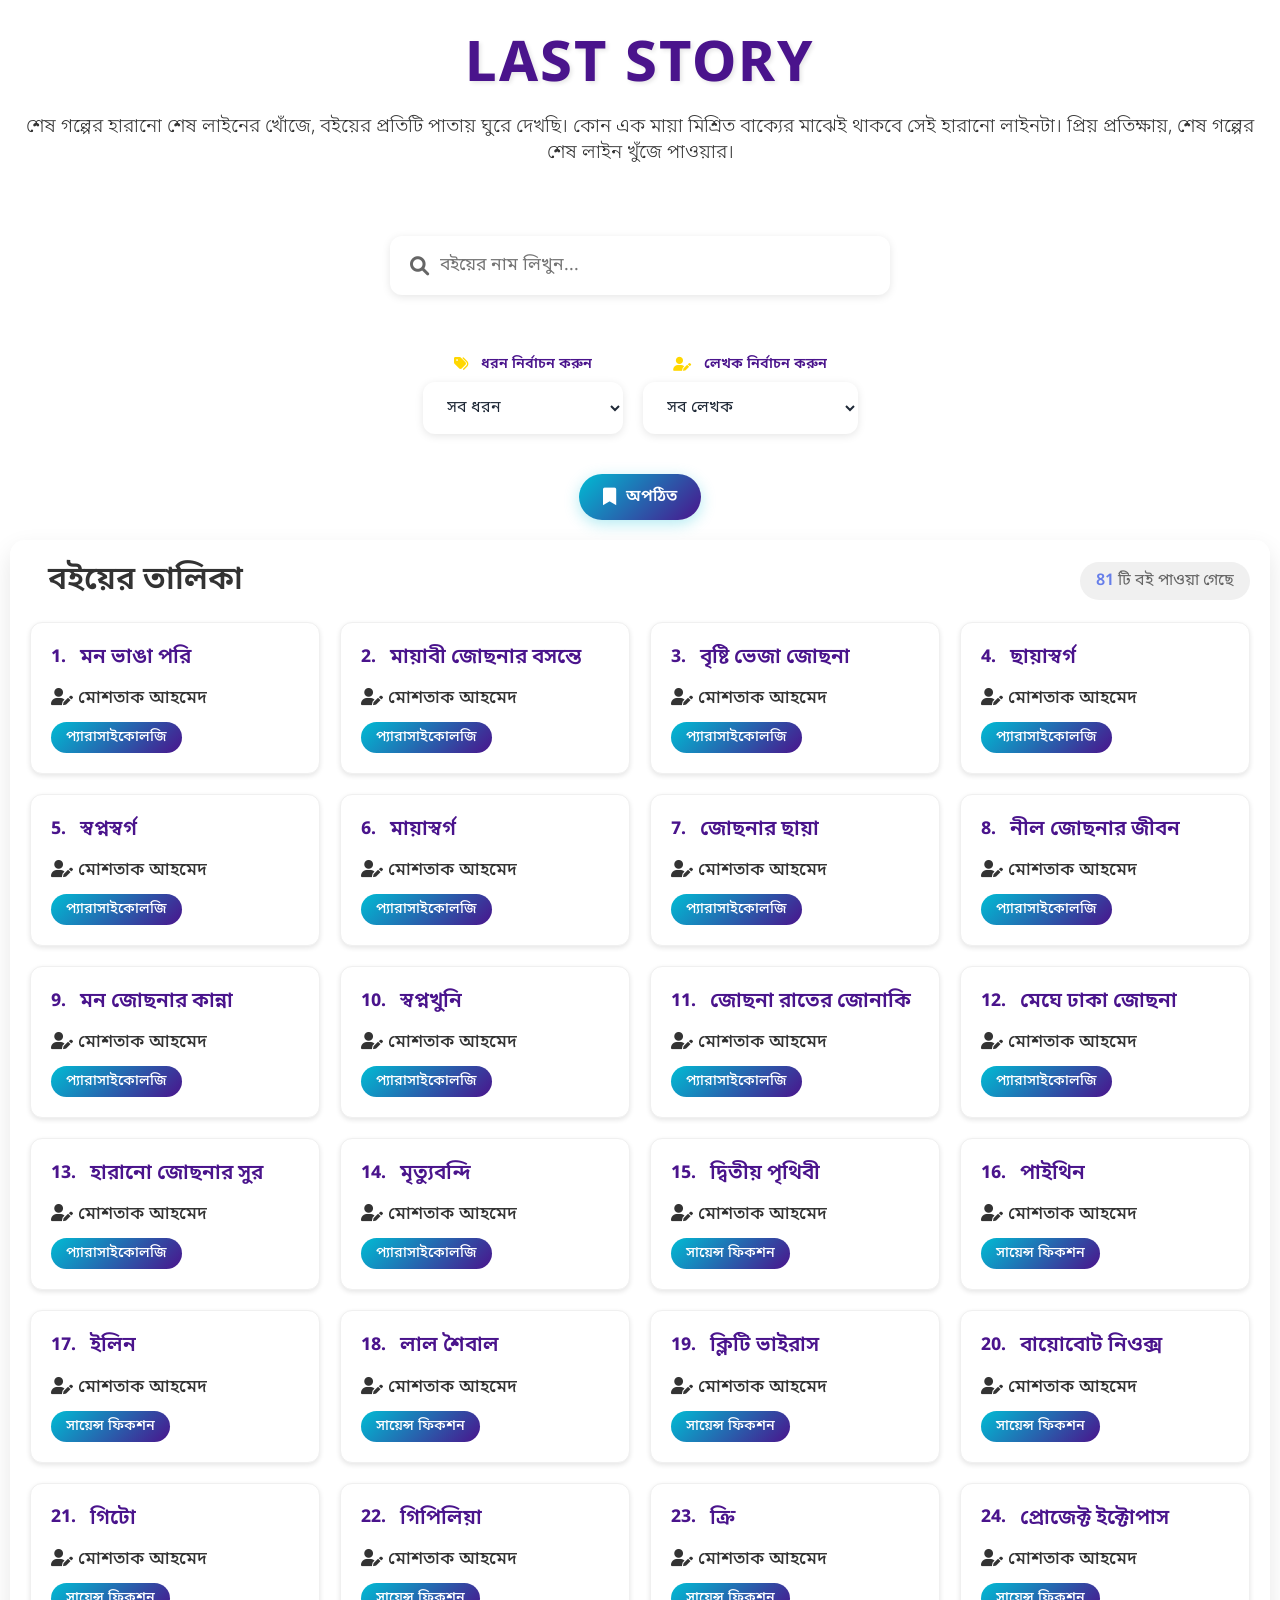
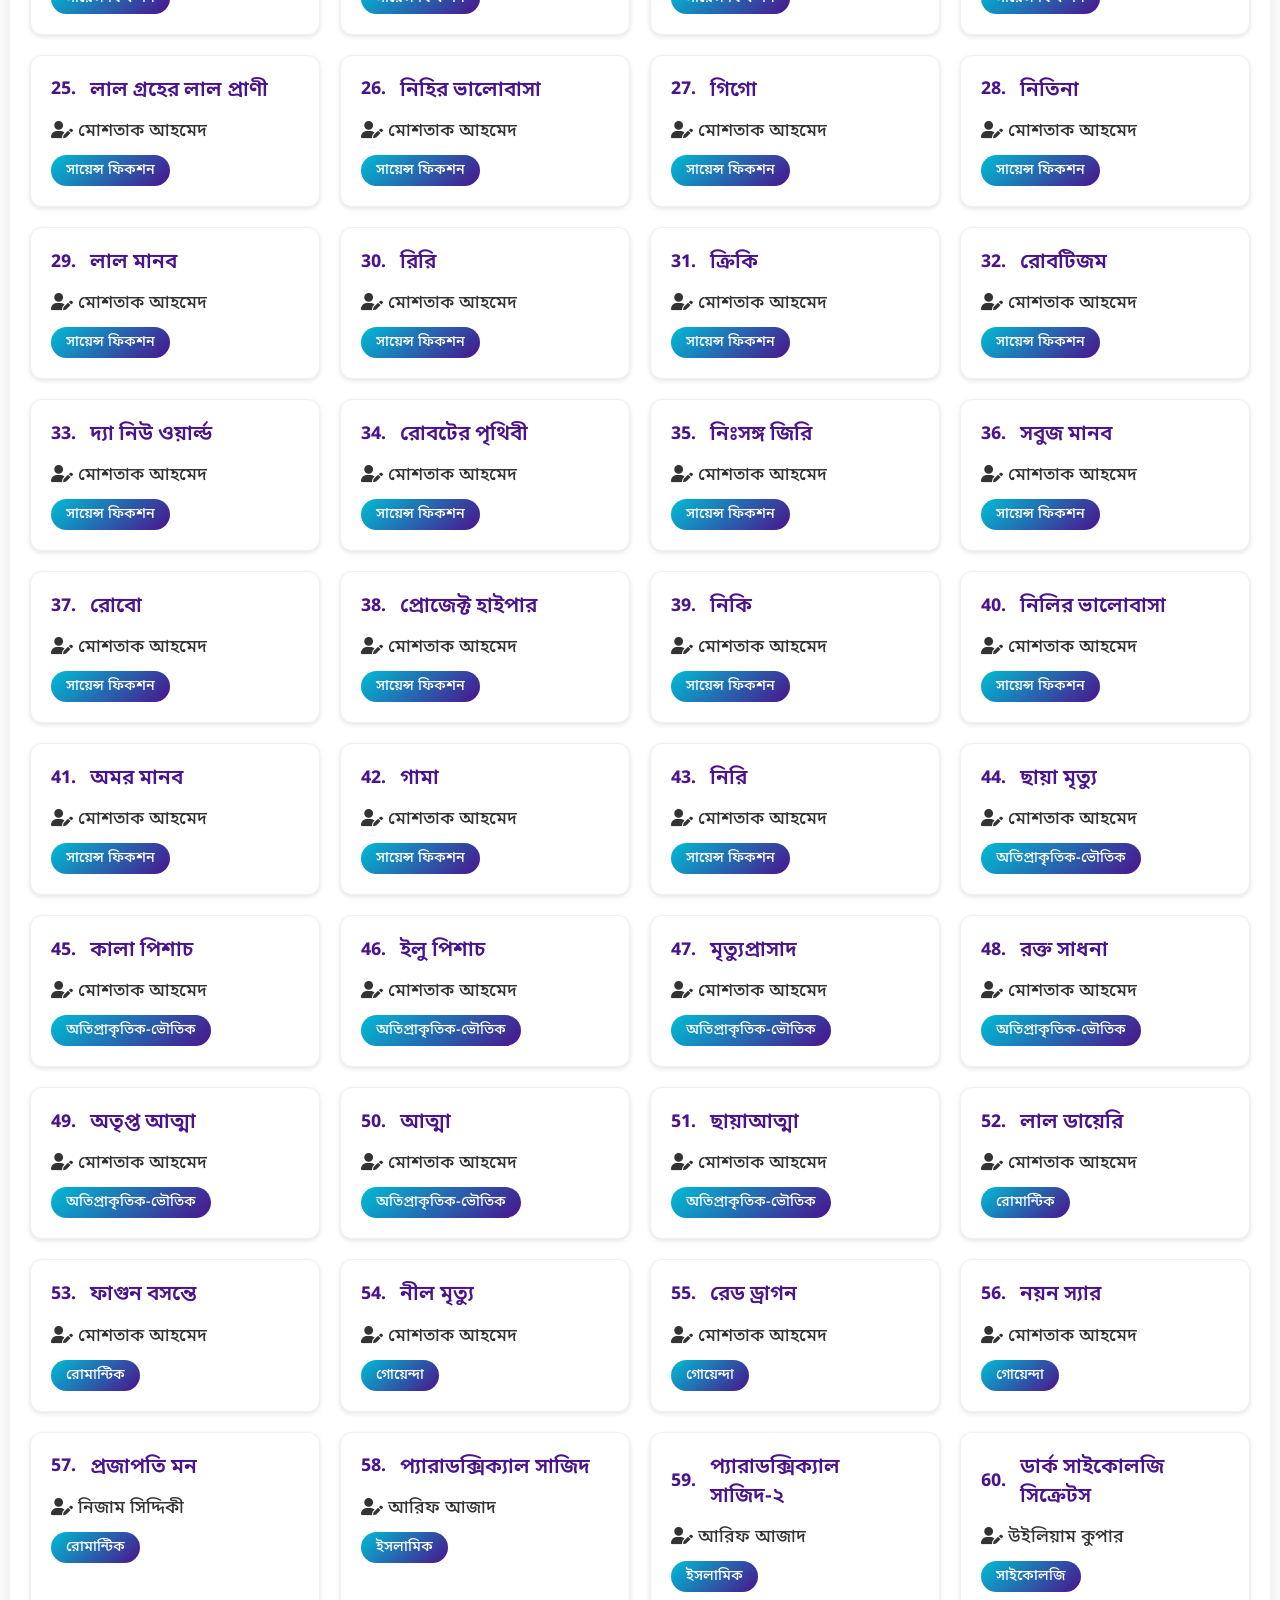
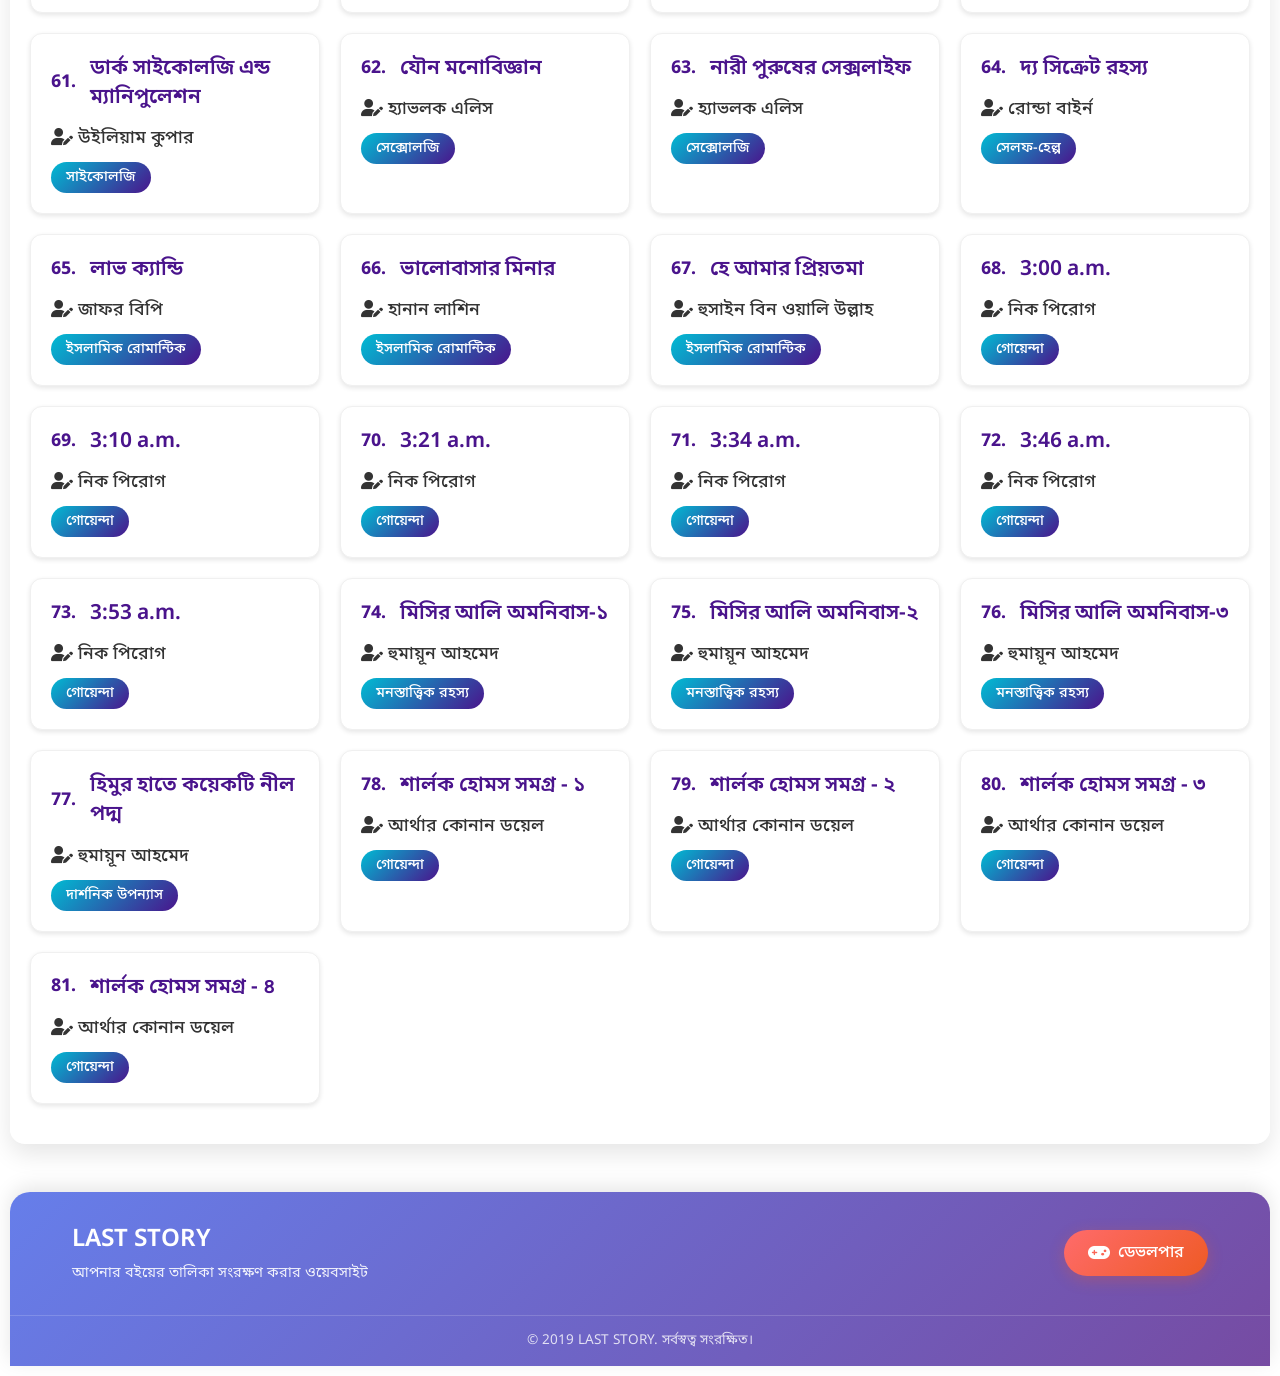
==== index.html @ a029955f "Add files via upload" ====
<!DOCTYPE html>
<html lang="bn" translate="no">
<head>
    <meta charset="UTF-8">
    <meta name="viewport" content="width=device-width, initial-scale=1.0">
    <meta name="google" content="notranslate">
    <meta name="google-site-verification" content="notranslate">
    <meta name="theme-color" content="#6b46c1">
    <meta name="apple-mobile-web-app-capable" content="yes">
    <meta name="apple-mobile-web-app-status-bar-style" content="default">
    <meta name="apple-mobile-web-app-title" content="LAST STORY">
    <link rel="manifest" href="manifest.json">
    <link rel="apple-touch-icon" href="icon-192.png">
    <title>LAST STORY</title>
    <link rel="stylesheet" href="style.css">
    <link href="https://fonts.googleapis.com/css2?family=Noto+Sans+Bengali:wght@300;400;500;600;700&display=swap" rel="stylesheet">
    <link rel="stylesheet" href="https://cdnjs.cloudflare.com/ajax/libs/font-awesome/6.0.0/css/all.min.css">
</head>
<body translate="no" class="notranslate">
    <div class="container notranslate">
        <!-- Header -->
        <header class="header">
            <h1 class="site-title">
                LAST STORY
            </h1>
            <p class="subtitle"> শেষ গল্পের হারানো শেষ লাইনের খোঁজে, বইয়ের প্রতিটি পাতায় ঘুরে দেখছি। কোন এক মায়া মিশ্রিত বাক্যের মাঝেই থাকবে সেই হারানো লাইনটা। প্রিয় প্রতিক্ষায়,  শেষ গল্পের শেষ লাইন খুঁজে পাওয়ার। </p>
        </header>

        <!-- Search Section -->
        <section class="search-section">
            <div class="search-container">
                <div class="search-box">
                    <i class="fas fa-search search-icon"></i>
                    <input type="text" id="searchInput" placeholder="বইয়ের নাম লিখুন..." class="search-input">
                </div>
            </div>
        </section>

        <!-- Filter Section -->
        <section class="filter-section">
            <div class="filter-container">
                <div class="filter-group">
                    <label for="genreFilter" class="filter-label">
                        <i class="fas fa-tags"></i>
                        ধরন নির্বাচন করুন
                    </label>
                    <select id="genreFilter" class="filter-select">
                        <option value="">সব ধরন</option>
                    </select>
                </div>

                <div class="filter-group">
                    <label for="authorFilter" class="filter-label">
                        <i class="fas fa-user-edit"></i>
                        লেখক নির্বাচন করুন
                    </label>
                    <select id="authorFilter" class="filter-select">
                        <option value="">সব লেখক</option>
                    </select>
                </div>
            </div>
            
            <!-- Unread Books Option -->
            <div class="unread-option">
                <a href="unread.html" class="unread-button">
                    <i class="fas fa-bookmark"></i>
                    অপঠিত
                </a>
            </div>
        </section>

        <!-- Book List Section -->
        <section class="book-section">
            <div class="book-header">
                <h2 class="section-title">
                    <i class="fas fa-books"></i>
                    বইয়ের তালিকা
                </h2>
                <div class="book-count">
                    <span id="bookCount">0</span> টি বই পাওয়া গেছে
                </div>
            </div>

            <div class="book-grid" id="bookGrid">
                <!-- Books will be dynamically loaded here -->
            </div>

            <div class="no-books" id="noBooks" style="display: none;">
                <i class="fas fa-search"></i>
                <p>কোন বই পাওয়া যায়নি</p>
            </div>
        </section>

        <!-- Footer -->
        <footer class="footer">
            <div class="footer-content">
                <div class="footer-section">
                    <h3>LAST STORY</h3>
                    <p>আপনার বইয়ের তালিকা সংরক্ষণ করার ওয়েবসাইট</p>
                </div>
                <div class="footer-section">
                    <a href="games/index.html" class="developer-btn">
                        <i class="fas fa-gamepad"></i>
                        ডেভলপার
                    </a>
                </div>
            </div>
            <div class="footer-bottom">
                <p>&copy; 2019 LAST STORY. সর্বস্বত্ব সংরক্ষিত।</p>
            </div>
        </footer>
    </div>

    <script src="book-list.js"></script>
    <script src="script.js"></script>
    <script>
    if ('serviceWorker' in navigator) {
        window.addEventListener('load', function() {
            navigator.serviceWorker.register('/service-worker.js')
                .catch(function(err){ console.error('SW reg failed', err); });
        });
    }
    </script>
</body>
</html>
---- style.css ----
* {
    margin: 0;
    padding: 0;
    box-sizing: border-box;
}

.notranslate {
    -webkit-translate: none !important;
    -moz-translate: none !important;
    -ms-translate: none !important;
    -o-translate: none !important;
    translate: none !important;
}

body {
    font-family: 'Noto Sans Bengali', sans-serif;
    background: rgba(255, 255, 255, 0.95);
    min-height: 100vh;
    color: #333;
}

.container {
    max-width: 100%;
    margin: 0 auto;
    padding: 10px;
}

/* Header Styles */
.header {
    text-align: center;
    margin-bottom: 30px;
    padding: 20px 0;
}

.site-title {
    font-size: 3.5rem;
    font-weight: 700;
    color: #4A148C;
    text-shadow: 2px 2px 4px rgba(0,0,0,0.1);
    margin-bottom: 10px;
    letter-spacing: 2px;
    text-align: center;
}

.back-link {
    color: #4A148C;
    text-decoration: none;
    margin-right: 15px;
    font-size: 1.5rem;
    transition: all 0.3s ease;
}

.back-link:hover {
    color: #00BCD4;
    transform: scale(1.1);
}



.subtitle {
    font-size: 1.2rem;
    color: #333333;
    font-weight: 300;
}

/* Search Section */
.search-section {
    margin-bottom: 20px;
    padding: 20px;
}

.search-container {
    display: flex;
    justify-content: center;
}

.search-box {
    position: relative;
    width: 100%;
    max-width: 500px;
}

.search-icon {
    position: absolute;
    left: 20px;
    top: 50%;
    transform: translateY(-50%);
    color: #666;
    font-size: 1.2rem;
}

.search-input {
    width: 100%;
    padding: 18px 20px 18px 50px;
    border: none;
    border-radius: 12px;
    font-size: 1.1rem;
    font-family: 'Noto Sans Bengali', sans-serif;
    background: #ffffff;
    color: #1f2937;
    box-shadow: 0 2px 8px rgba(0,0,0,0.1);
    transition: all 0.3s ease;
}

.search-input:focus {
    outline: none;
    box-shadow: 0 4px 12px rgba(0,0,0,0.15);
}

/* Filter Section */
.filter-section {
    margin-bottom: 20px;
}

.filter-container {
    display: flex;
    gap: 20px;
    justify-content: center;
    flex-wrap: wrap;
    padding: 20px;
}

.unread-option {
    display: flex;
    justify-content: center;
    margin-top: 20px;
}

.unread-button {
    display: inline-flex;
    align-items: center;
    gap: 10px;
    background: linear-gradient(135deg, #00BCD4, #4A148C);
    color: white;
    padding: 12px 24px;
    border-radius: 25px;
    text-decoration: none;
    font-weight: 600;
    font-size: 1rem;
    transition: all 0.3s ease;
    box-shadow: 0 4px 15px rgba(0, 188, 212, 0.3);
}

.unread-button:hover {
    transform: translateY(-2px);
    box-shadow: 0 6px 20px rgba(0, 188, 212, 0.4);
}

.unread-button i {
    font-size: 1.1rem;
}

.filter-group {
    display: flex;
    flex-direction: column;
    align-items: center;
}

.filter-label {
    font-size: 0.9rem;
    color: #4A148C;
    margin-bottom: 8px;
    font-weight: 600;
    text-align: center;
    display: flex;
    align-items: center;
    gap: 8px;
}

.filter-label i {
    margin-right: 5px;
    color: #ffd700;
}

.filter-select {
    padding: 14px 20px;
    border: none;
    border-radius: 12px;
    font-size: 1rem;
    font-family: 'Noto Sans Bengali', sans-serif;
    background: #ffffff;
    color: #1f2937;
    box-shadow: 0 2px 8px rgba(0,0,0,0.1);
    cursor: pointer;
    transition: all 0.3s ease;
    min-width: 200px;
    position: relative;
}

.filter-select:focus {
    outline: none;
    box-shadow: 0 4px 12px rgba(0,0,0,0.15);
}

.filter-select:hover {
    box-shadow: 0 4px 12px rgba(0,0,0,0.15);
}

/* Book Section */
.book-section {
    background: rgba(255,255,255,0.9);
    border-radius: 15px;
    padding: 20px;
    box-shadow: 0 10px 25px rgba(0,0,0,0.1);
}

.book-header {
    display: flex;
    justify-content: space-between;
    align-items: center;
    margin-bottom: 20px;
    flex-wrap: wrap;
    gap: 15px;
}

.section-title {
    font-size: 2rem;
    color: #333;
    font-weight: 600;
}

.section-title i {
    margin-right: 10px;
    color: #667eea;
}

.book-count {
    font-size: 1rem;
    color: #666;
    background: #f0f0f0;
    padding: 8px 16px;
    border-radius: 20px;
}

.book-count span {
    font-weight: 600;
    color: #667eea;
}

/* Book Grid */
.book-grid {
    display: grid;
    grid-template-columns: repeat(auto-fill, minmax(280px, 1fr));
    gap: 20px;
    margin-bottom: 20px;
}

.book-card {
    background: #FFFFFF;
    border-radius: 12px;
    padding: 20px;
    box-shadow: 0px 2px 5px rgba(0,0,0,0.1);
    transition: all 0.3s ease;
    border: 1px solid #f0f0f0;
    position: relative;
}

.book-card:hover {
    transform: translateY(-2px);
    box-shadow: 0px 4px 10px rgba(0,0,0,0.15);
}



.book-title-container {
    display: flex;
    align-items: center;
    margin-bottom: 15px;
    gap: 10px;
}

.book-title {
    font-size: 1.3rem;
    font-weight: 600;
    color: #4A148C;
    margin: 0;
    line-height: 1.4;
}

.book-serial {
    display: inline-block;
    color: #4A148C;
    font-size: 1.1rem;
    font-weight: 700;
    margin-right: 4px;
    font-family: 'Noto Sans Bengali', sans-serif;
    line-height: 1;
    flex-shrink: 0;
}



.book-author {
    font-size: 1.1rem;
    color: #333333;
    margin-bottom: 12px;
    font-weight: 500;
}

.book-genre {
    display: inline-block;
    background: linear-gradient(135deg, #00BCD4, #4A148C);
    color: #fff;
    padding: 6px 15px;
    border-radius: 20px;
    font-size: 0.9rem;
    font-weight: 500;
}

.unread-status {
    display: inline-block;
    background: linear-gradient(135deg, #FF9800, #FF5722);
    color: white;
    padding: 4px 12px;
    border-radius: 15px;
    font-size: 0.8rem;
    font-weight: 500;
    margin-top: 10px;
    box-shadow: 0 2px 8px rgba(255, 152, 0, 0.3);
}

.unread-status i {
    margin-right: 5px;
    color: #FFD700;
}

/* No Books Message */
.no-books {
    text-align: center;
    padding: 60px 20px;
    color: #666;
}

.no-books i {
    font-size: 4rem;
    color: #ccc;
    margin-bottom: 20px;
}

.no-books p {
    font-size: 1.2rem;
}

/* Responsive Design */
@media (max-width: 1024px) {
    .book-grid {
        grid-template-columns: repeat(auto-fill, minmax(250px, 1fr));
        gap: 18px;
    }
    
    .book-card {
        padding: 18px;
    }
    
    .filter-container {
        gap: 20px;
    }
    
    .filter-select {
        min-width: 180px;
    }
    
    .book-serial {
        font-size: 1rem;
        margin-right: 4px;
    }
    
    .book-title-container {
        gap: 8px;
    }
}

@media (max-width: 768px) {
    .container {
        padding: 10px;
    }
    
    .site-title {
        font-size: 2.5rem;
        text-align: center;
    }
    
    .filter-container {
        flex-direction: row;
        align-items: center;
        gap: 15px;
    }
    
    .filter-select {
        min-width: 150px;
    }
    
    .unread-button {
        padding: 10px 20px;
        font-size: 0.9rem;
    }
    
    .book-header {
        flex-direction: column;
        text-align: center;
    }
    
    .book-grid {
        grid-template-columns: repeat(2, 1fr);
        gap: 15px;
    }
    
    .book-card {
        padding: 15px;
    }
    
    .book-serial {
        font-size: 1rem;
        margin-right: 3px;
    }
    
    .book-genre {
        font-size: 0.85rem;
        padding: 5px 12px;
        border-radius: 6px;
    }
    
    .book-title-container {
        gap: 8px;
    }
}

@media (max-width: 480px) {
    .site-title {
        font-size: 2rem;
        text-align: center;
    }
    
    .search-input {
        padding: 15px 20px 15px 45px;
        font-size: 1rem;
    }
    
    .book-section {
        padding: 15px;
    }
    
    .filter-container {
        flex-direction: row;
        gap: 10px;
    }
    
    .filter-select {
        min-width: 120px;
        font-size: 0.9rem;
    }
    
    .unread-button {
        padding: 8px 16px;
        font-size: 0.85rem;
    }
    
    .book-grid {
        grid-template-columns: repeat(2, 1fr);
        gap: 12px;
    }
    
    .book-card {
        padding: 12px;
    }
    
    .book-title {
        margin-top: 8px;
        font-size: 1.1rem;
    }
    
    .book-author {
        font-size: 1rem;
    }
    
    .book-serial {
        font-size: 0.9rem;
        margin-right: 2px;
    }
    
    .book-genre {
        font-size: 0.8rem;
        padding: 4px 10px;
        border-radius: 5px;
    }
    
    .book-title-container {
        gap: 6px;
    }
}

/* Footer Styles */
.footer {
    background: linear-gradient(135deg, #667eea 0%, #764ba2 100%);
    color: white;
    padding: 2rem 0 1rem;
    margin-top: 3rem;
    border-radius: 20px 20px 0 0;
    box-shadow: 0 -5px 20px rgba(0, 0, 0, 0.1);
}

.footer-content {
    display: flex;
    justify-content: space-between;
    align-items: center;
    max-width: 1200px;
    margin: 0 auto;
    padding: 0 2rem;
    flex-wrap: wrap;
    gap: 2rem;
}

.footer-section h3 {
    font-size: 1.5rem;
    margin-bottom: 0.5rem;
    font-weight: 600;
}

.footer-section p {
    opacity: 0.9;
    font-size: 0.9rem;
}

.developer-btn {
    display: inline-flex;
    align-items: center;
    gap: 0.5rem;
    background: linear-gradient(135deg, #ff6b6b, #ee5a24);
    color: white;
    padding: 0.75rem 1.5rem;
    border-radius: 25px;
    text-decoration: none;
    font-weight: 500;
    transition: all 0.3s ease;
    box-shadow: 0 4px 15px rgba(238, 90, 36, 0.3);
}

.developer-btn:hover {
    transform: translateY(-2px);
    box-shadow: 0 6px 20px rgba(238, 90, 36, 0.4);
}

.developer-btn i {
    font-size: 1.1rem;
}

.footer-bottom {
    text-align: center;
    margin-top: 2rem;
    padding-top: 1rem;
    border-top: 1px solid rgba(255, 255, 255, 0.2);
    opacity: 0.8;
    font-size: 0.85rem;
}

/* Footer Responsive */
@media (max-width: 768px) {
    .footer-content {
        flex-direction: column;
        text-align: center;
        gap: 1.5rem;
    }
    
    .footer {
        padding: 1.5rem 0 1rem;
        margin-top: 2rem;
    }
}

@media (max-width: 480px) {
    .footer-content {
        padding: 0 1rem;
    }
    
    .developer-btn {
        padding: 0.6rem 1.2rem;
        font-size: 0.9rem;
    }
}
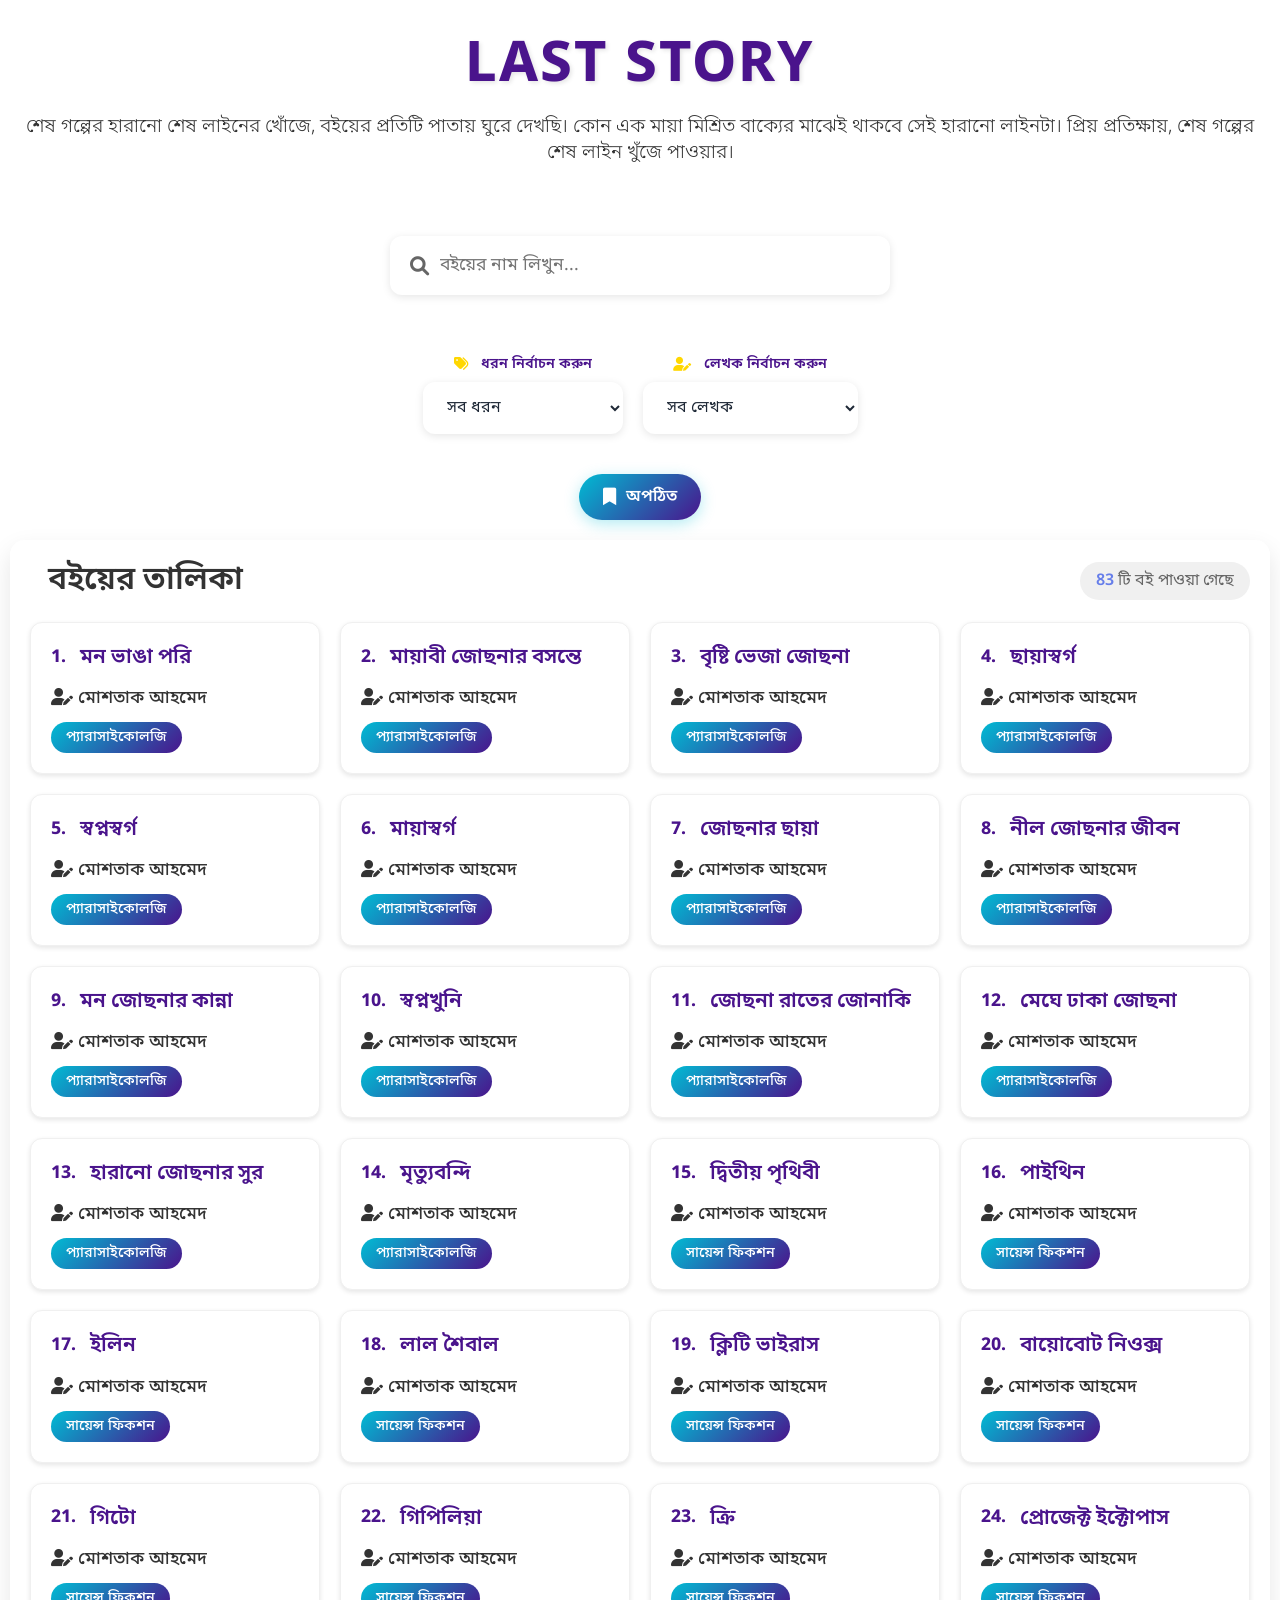
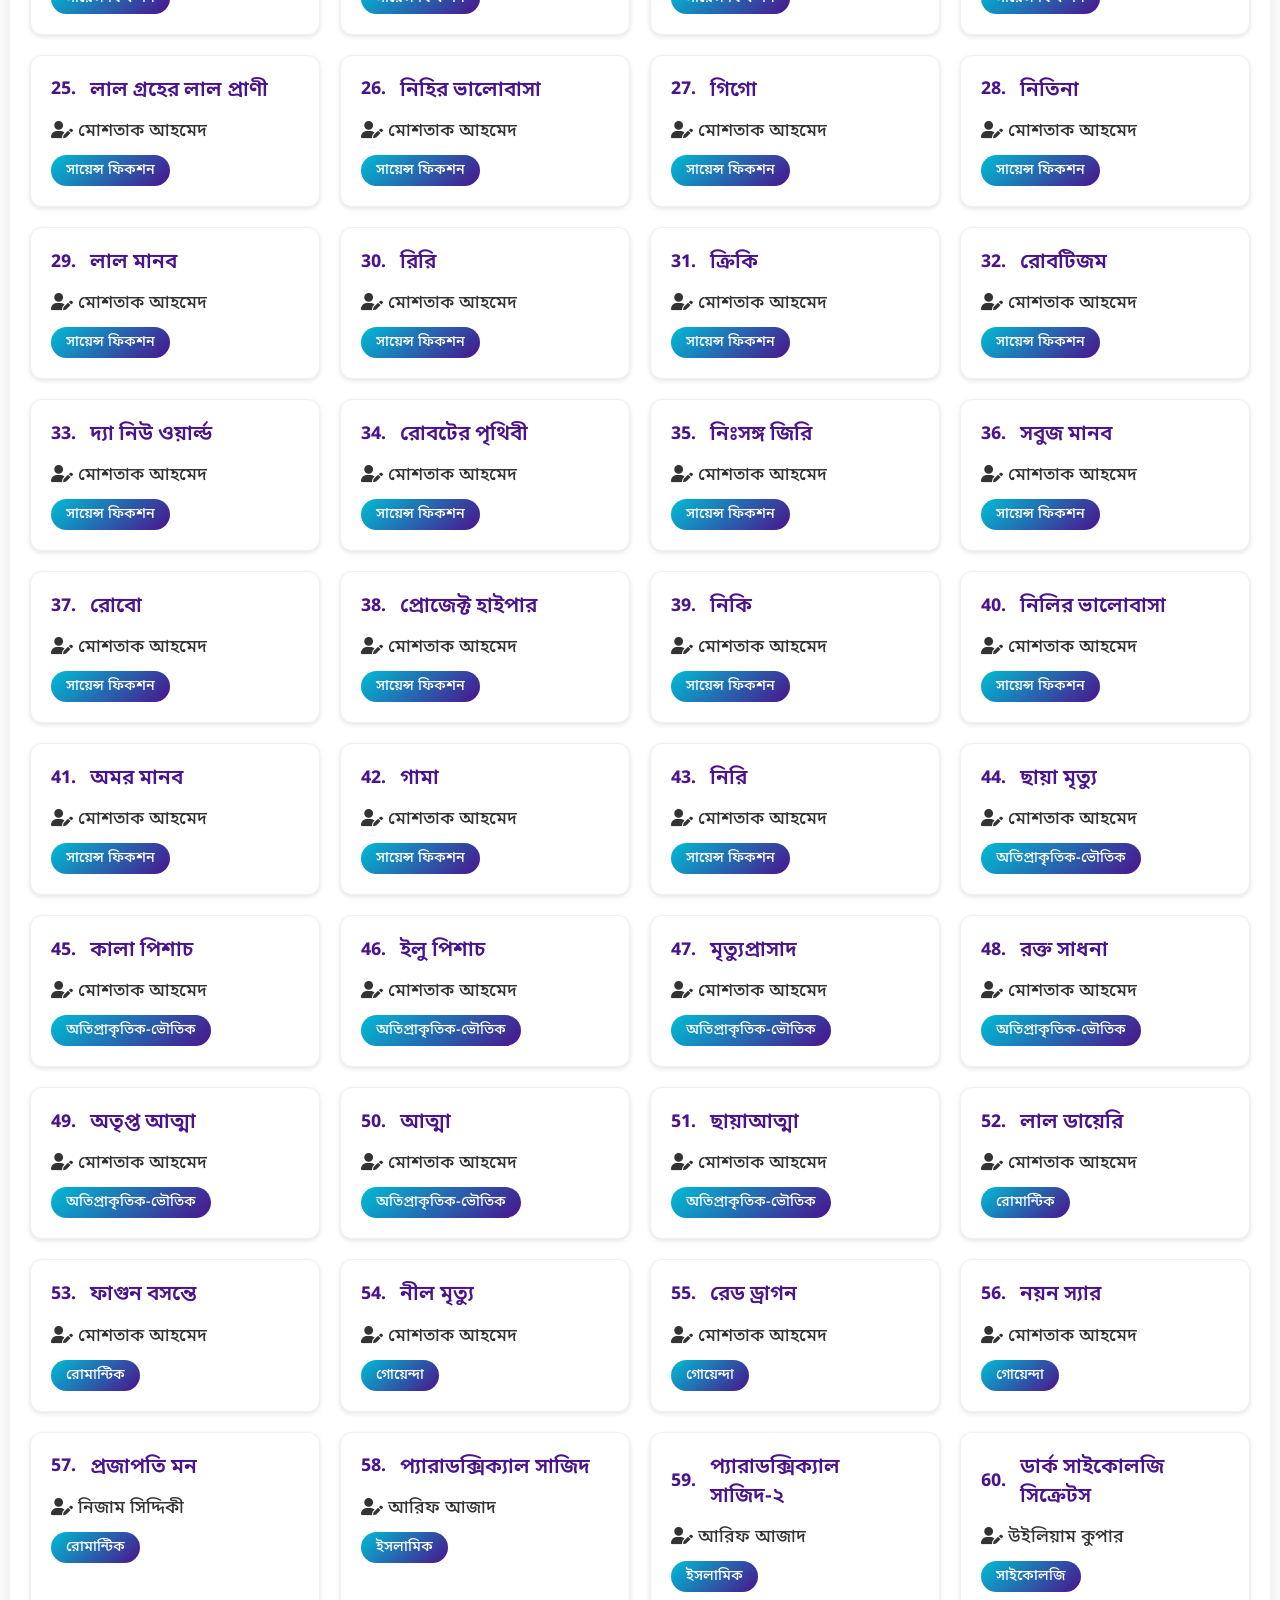
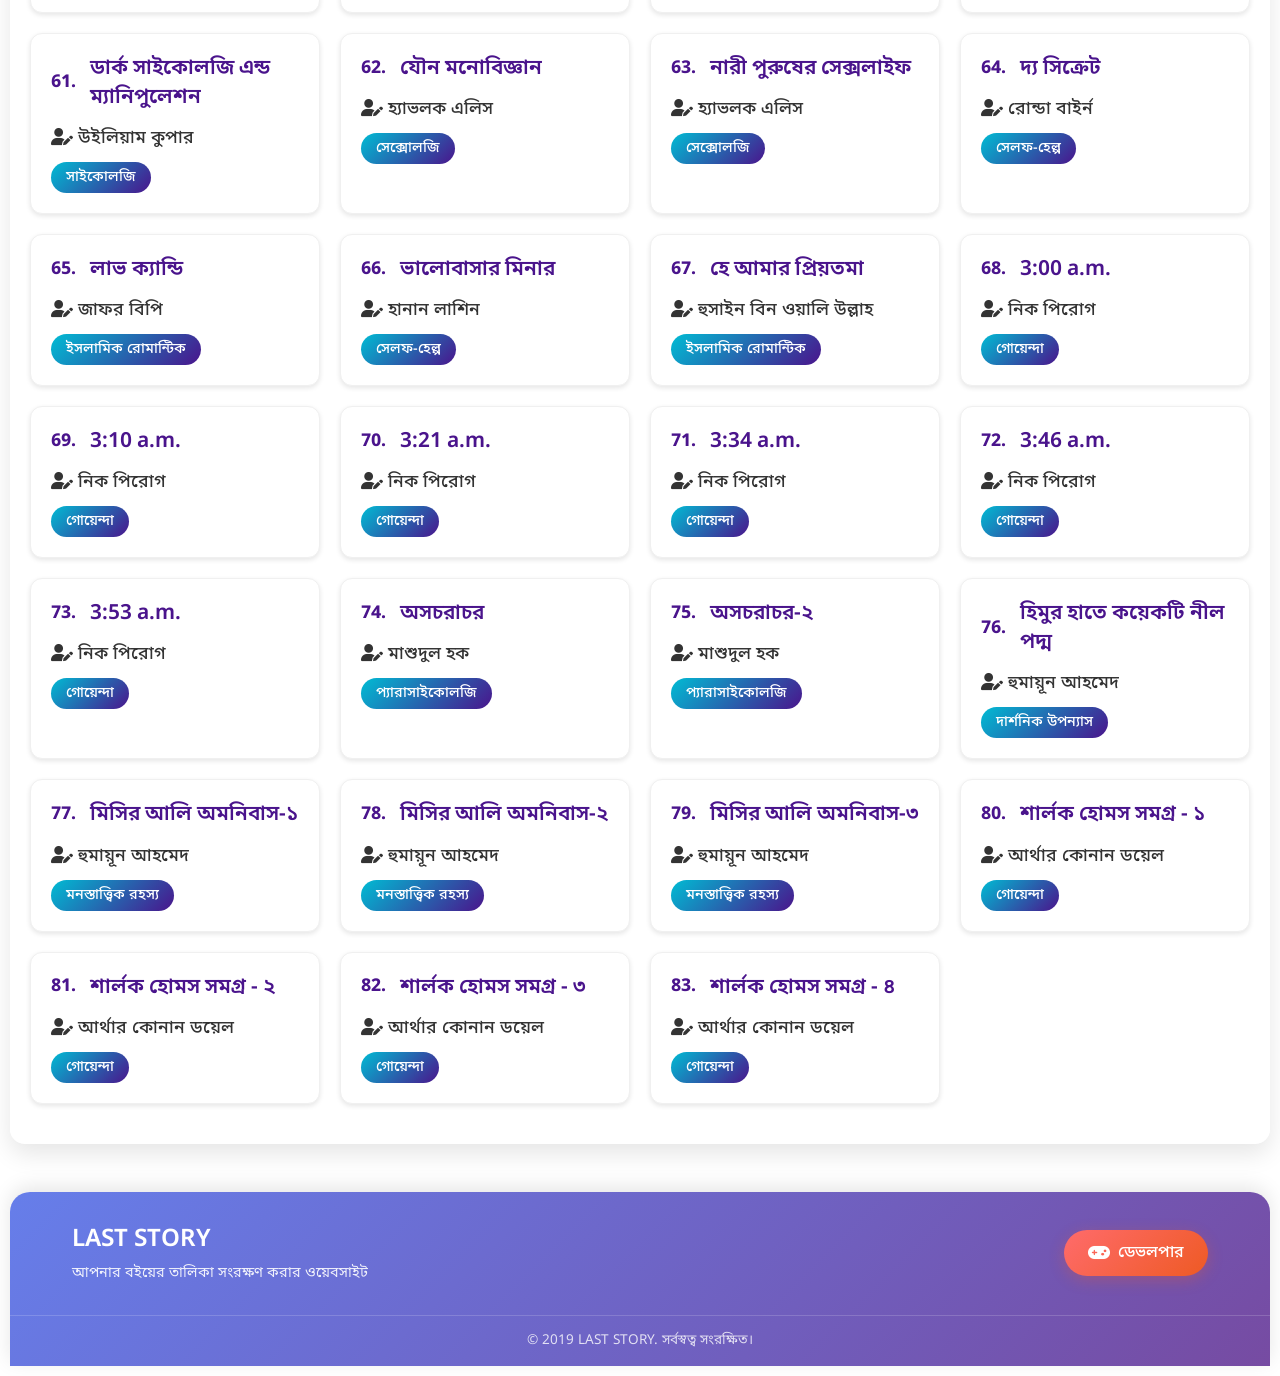
==== commit 26c9095a: "Update index.html" ====
--- a/index.html
+++ b/index.html
@@ -113,14 +113,7 @@
 
     <script src="book-list.js"></script>
     <script src="script.js"></script>
-    <script>
-    if ('serviceWorker' in navigator) {
-        window.addEventListener('load', function() {
-            navigator.serviceWorker.register('/service-worker.js')
-                .catch(function(err){ console.error('SW reg failed', err); });
-        });
-    }
-    </script>
 </body>
 </html>
 
+
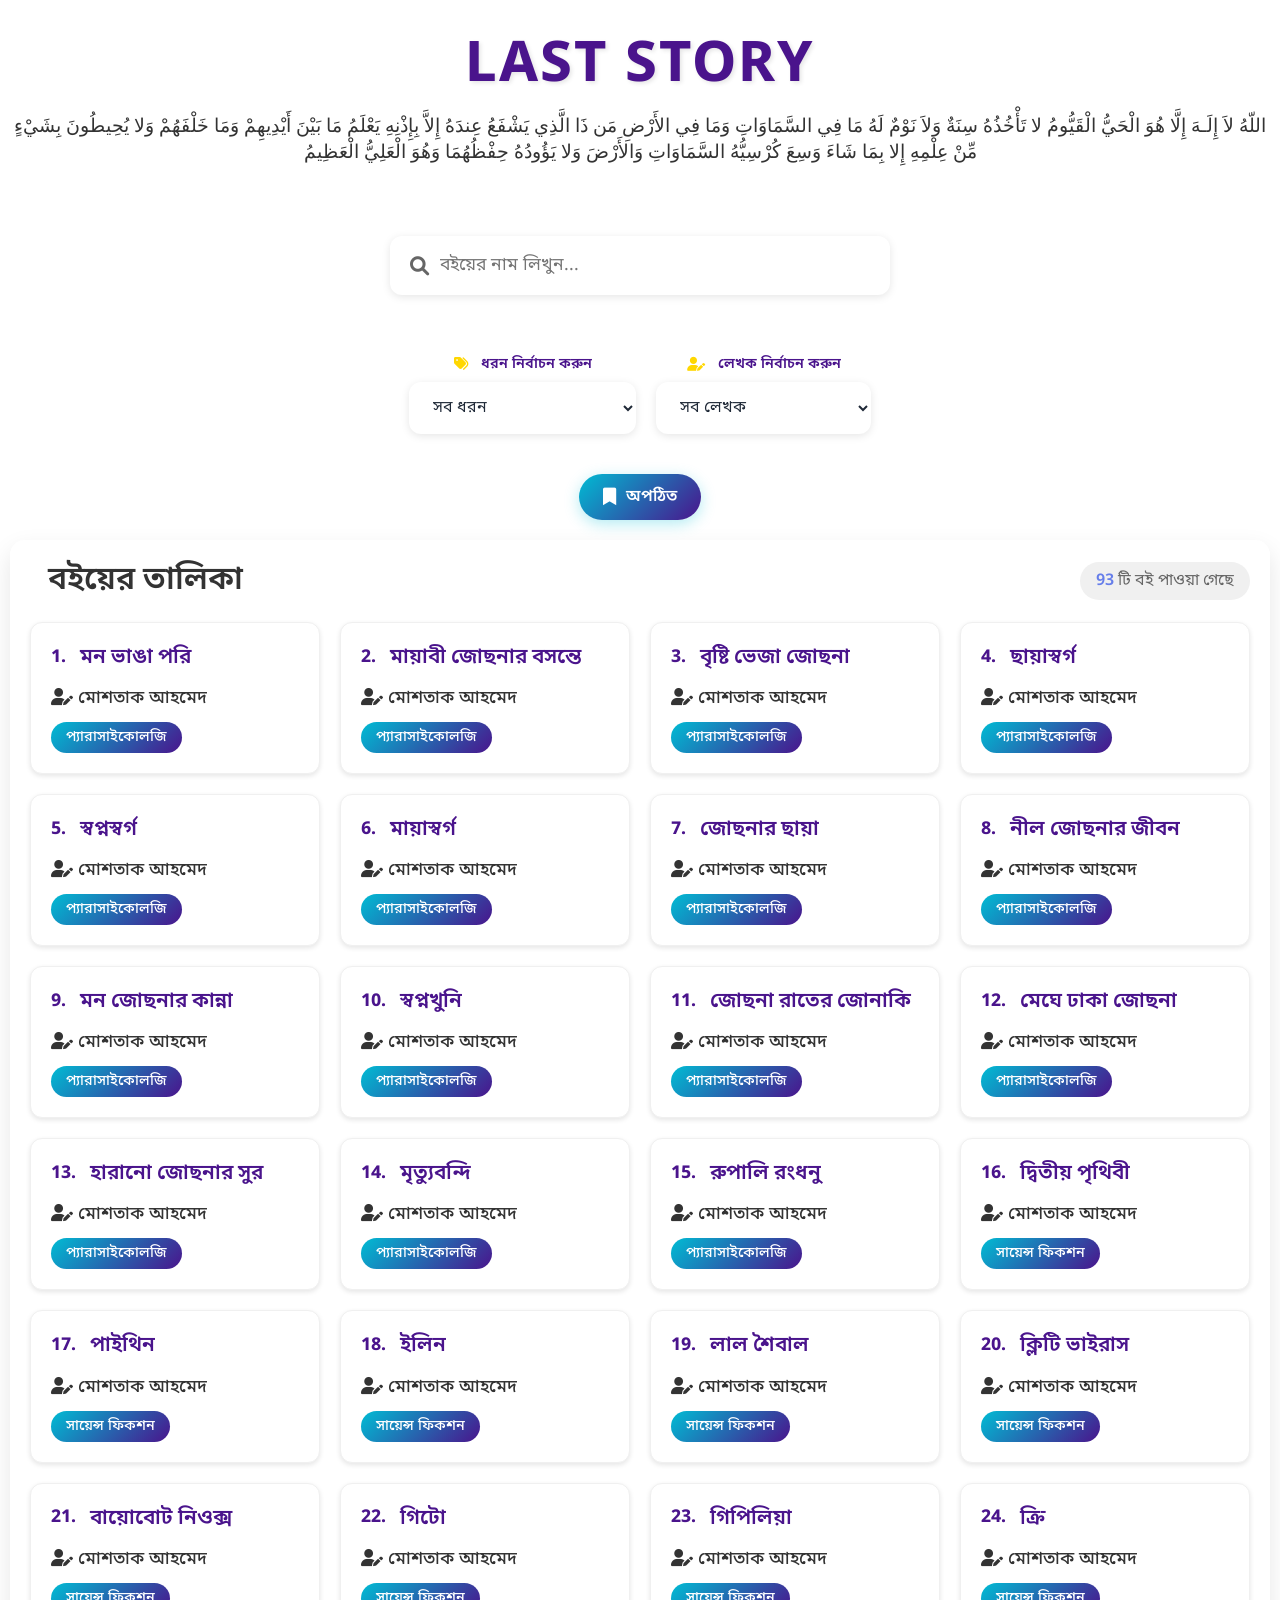
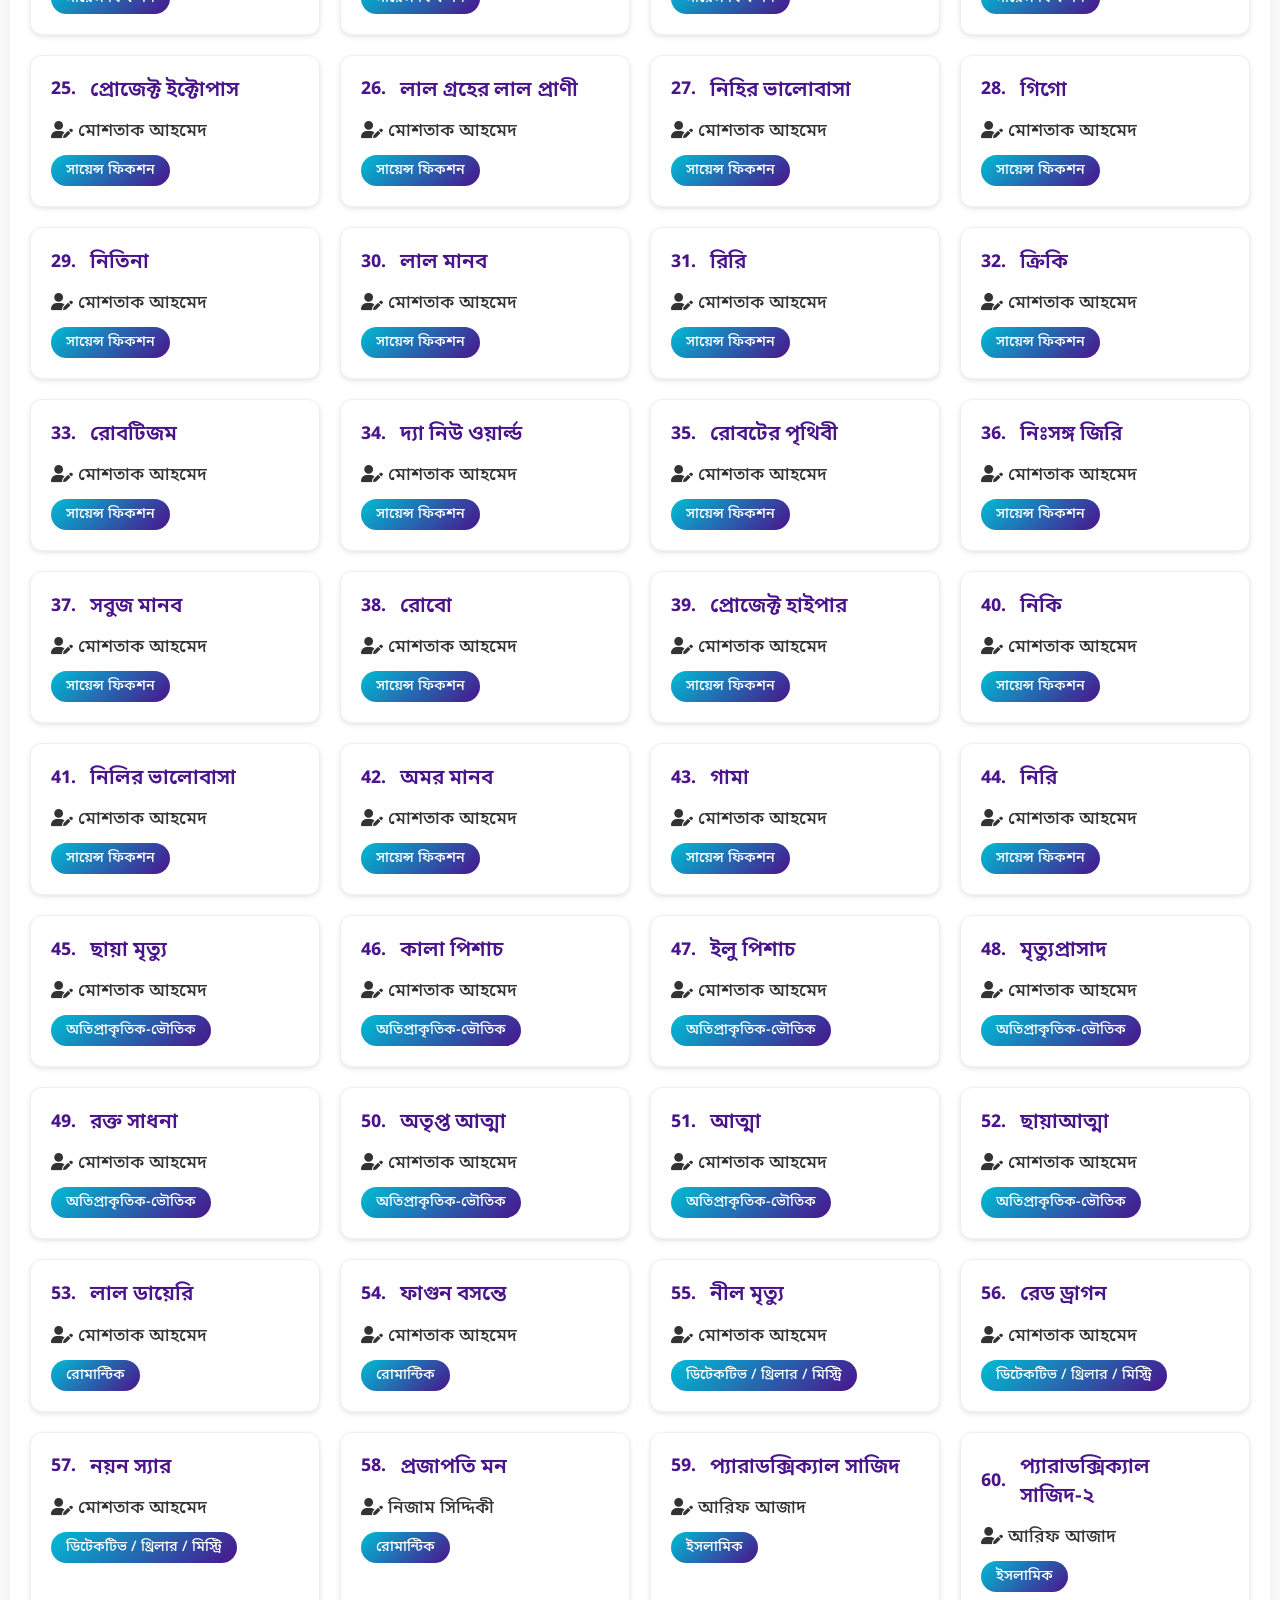
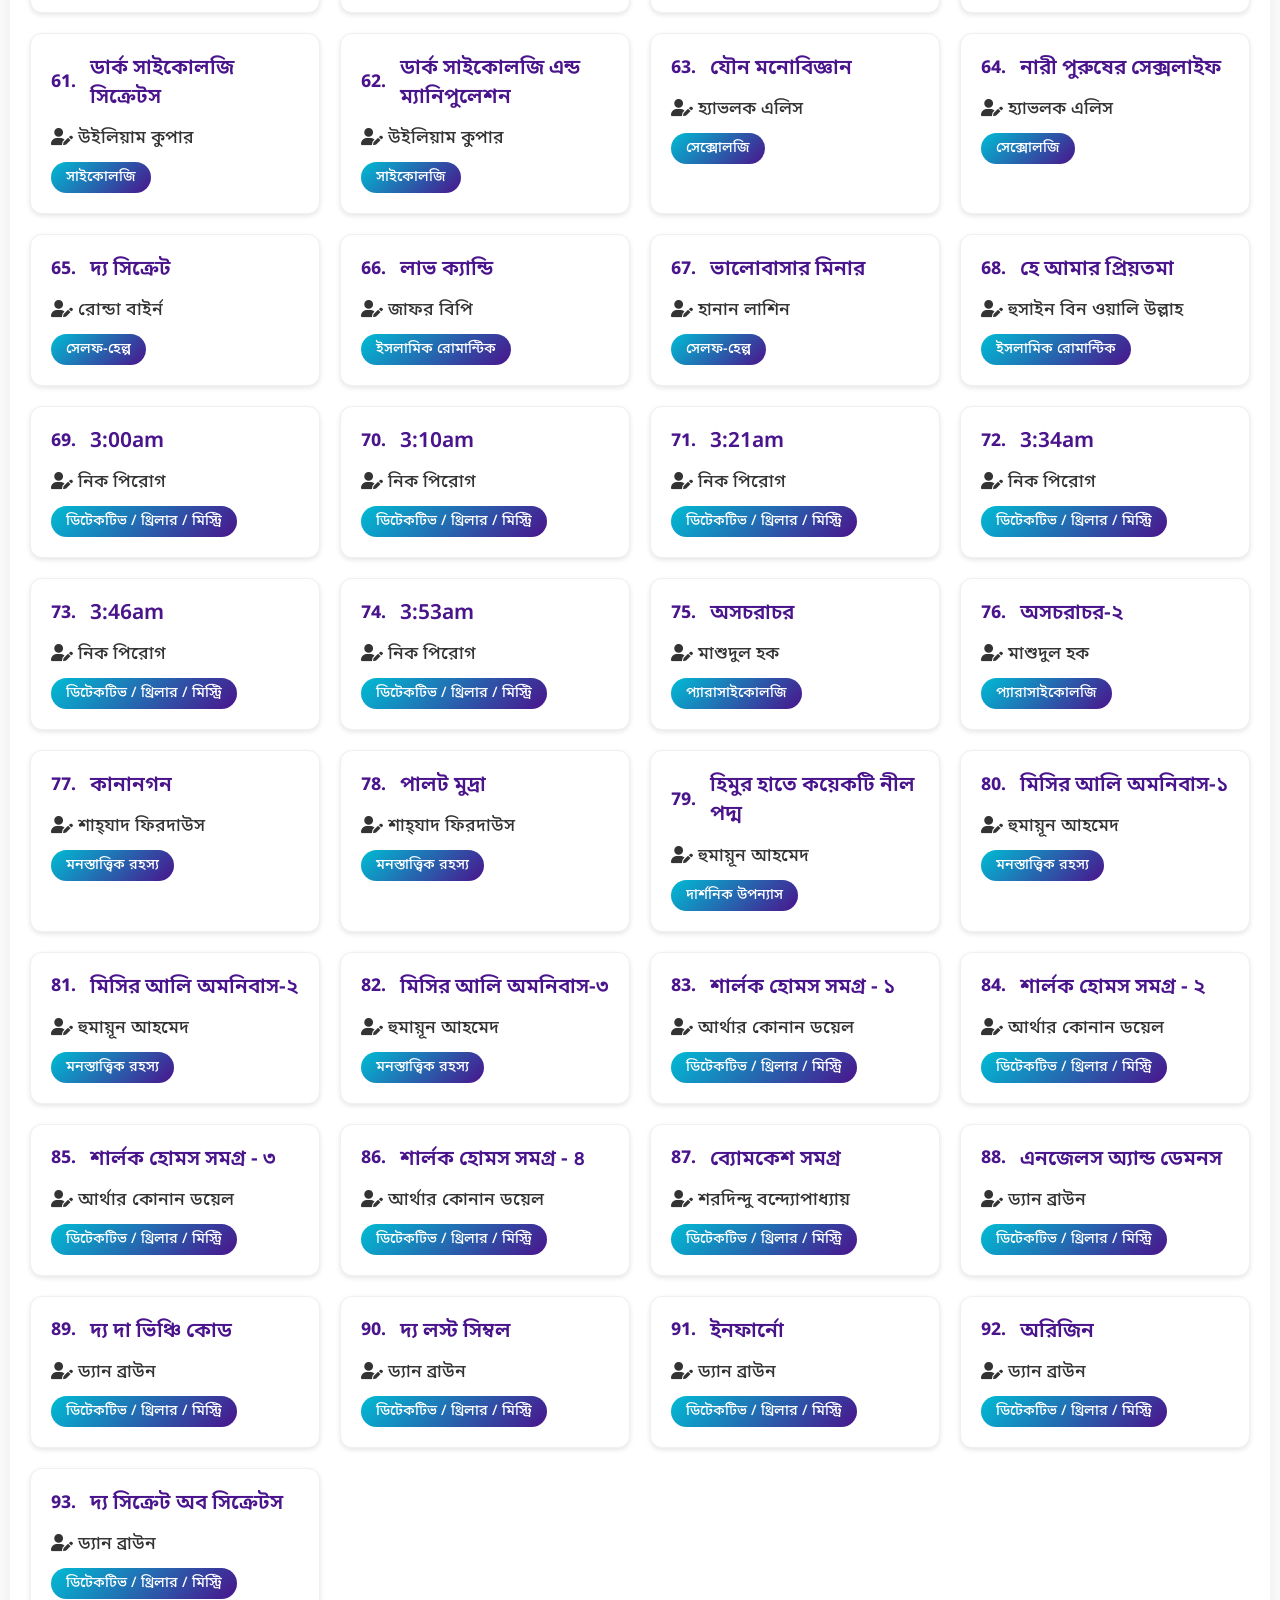
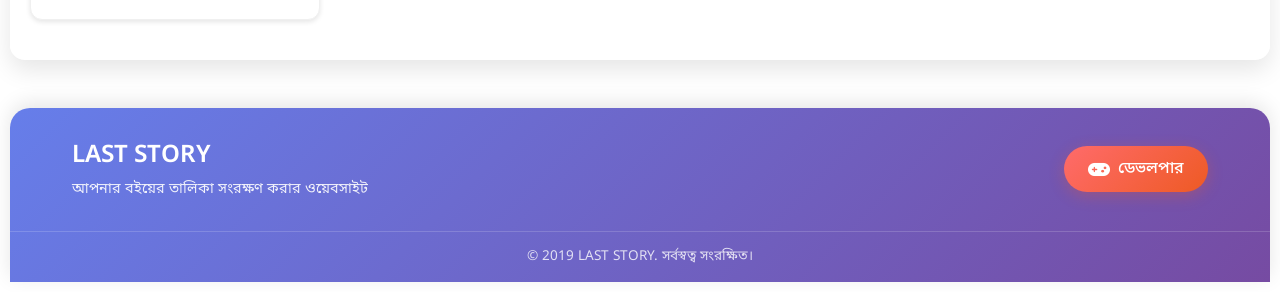
==== commit 5644164c: "Update index.html" ====
--- a/index.html
+++ b/index.html
@@ -1,10 +1,10 @@
 <!DOCTYPE html>
 <html lang="bn" translate="no">
+
 <head>
     <meta charset="UTF-8">
     <meta name="viewport" content="width=device-width, initial-scale=1.0">
     <meta name="google" content="notranslate">
-    <meta name="google-site-verification" content="notranslate">
     <meta name="theme-color" content="#6b46c1">
     <meta name="apple-mobile-web-app-capable" content="yes">
     <meta name="apple-mobile-web-app-status-bar-style" content="default">
@@ -13,17 +13,19 @@
     <link rel="apple-touch-icon" href="icon-192.png">
     <title>LAST STORY</title>
     <link rel="stylesheet" href="style.css">
-    <link href="https://fonts.googleapis.com/css2?family=Noto+Sans+Bengali:wght@300;400;500;600;700&display=swap" rel="stylesheet">
+    <link href="https://fonts.googleapis.com/css2?family=Noto+Sans+Bengali:wght@300;400;500;600;700&display=swap"
+        rel="stylesheet">
     <link rel="stylesheet" href="https://cdnjs.cloudflare.com/ajax/libs/font-awesome/6.0.0/css/all.min.css">
 </head>
-<body translate="no" class="notranslate">
-    <div class="container notranslate">
+
+<body>
+    <div class="container">
         <!-- Header -->
         <header class="header">
             <h1 class="site-title">
                 LAST STORY
             </h1>
-            <p class="subtitle"> শেষ গল্পের হারানো শেষ লাইনের খোঁজে, বইয়ের প্রতিটি পাতায় ঘুরে দেখছি। কোন এক মায়া মিশ্রিত বাক্যের মাঝেই থাকবে সেই হারানো লাইনটা। প্রিয় প্রতিক্ষায়,  শেষ গল্পের শেষ লাইন খুঁজে পাওয়ার। </p>
+            <p class="subtitle"> اللّهُ لاَ إِلَـهَ إِلَّا هُوَ الْحَيُّ الْقَيُّومُ لا تَأْخُذُهُ سِنَةٌ وَلاَ نَوْمٌ لَهُ مَا فِي السَّمَاوَاتِ وَمَا فِي الأَرْضِ مَن ذَا الَّذِي يَشْفَعُ عِندَهُ إِلاَّ بِإِذْنِهِ يَعْلَمُ مَا بَيْنَ أَيْدِيهِمْ وَمَا خَلْفَهُمْ وَلا يُحِيطُونَ بِشَيْءٍ مِّنْ عِلْمِهِ إِلا بِمَا شَاءَ وَسِعَ كُرْسِيُّهُ السَّمَاوَاتِ وَالأَرْضَ وَلا يَؤُودُهُ حِفْظُهُمَا وَهُوَ الْعَلِيُّ الْعَظِيمُ </p>
         </header>
 
         <!-- Search Section -->
@@ -59,7 +61,7 @@
                     </select>
                 </div>
             </div>
-            
+
             <!-- Unread Books Option -->
             <div class="unread-option">
                 <a href="unread.html" class="unread-button">
@@ -114,6 +116,5 @@
     <script src="book-list.js"></script>
     <script src="script.js"></script>
 </body>
+
 </html>
-
-
--- a/style.css
+++ b/style.css
@@ -2,14 +2,6 @@
     margin: 0;
     padding: 0;
     box-sizing: border-box;
-}
-
-.notranslate {
-    -webkit-translate: none !important;
-    -moz-translate: none !important;
-    -ms-translate: none !important;
-    -o-translate: none !important;
-    translate: none !important;
 }
 
 body {
@@ -54,8 +46,6 @@
     color: #00BCD4;
     transform: scale(1.1);
 }
-
-
 
 .subtitle {
     font-size: 1.2rem;
@@ -260,7 +250,10 @@
     box-shadow: 0px 4px 10px rgba(0,0,0,0.15);
 }
 
-
+.book-card:active {
+    transform: scale(0.95);
+    transition: transform 0.15s ease;
+}
 
 .book-title-container {
     display: flex;
@@ -287,8 +280,6 @@
     line-height: 1;
     flex-shrink: 0;
 }
-
-
 
 .book-author {
     font-size: 1.1rem;
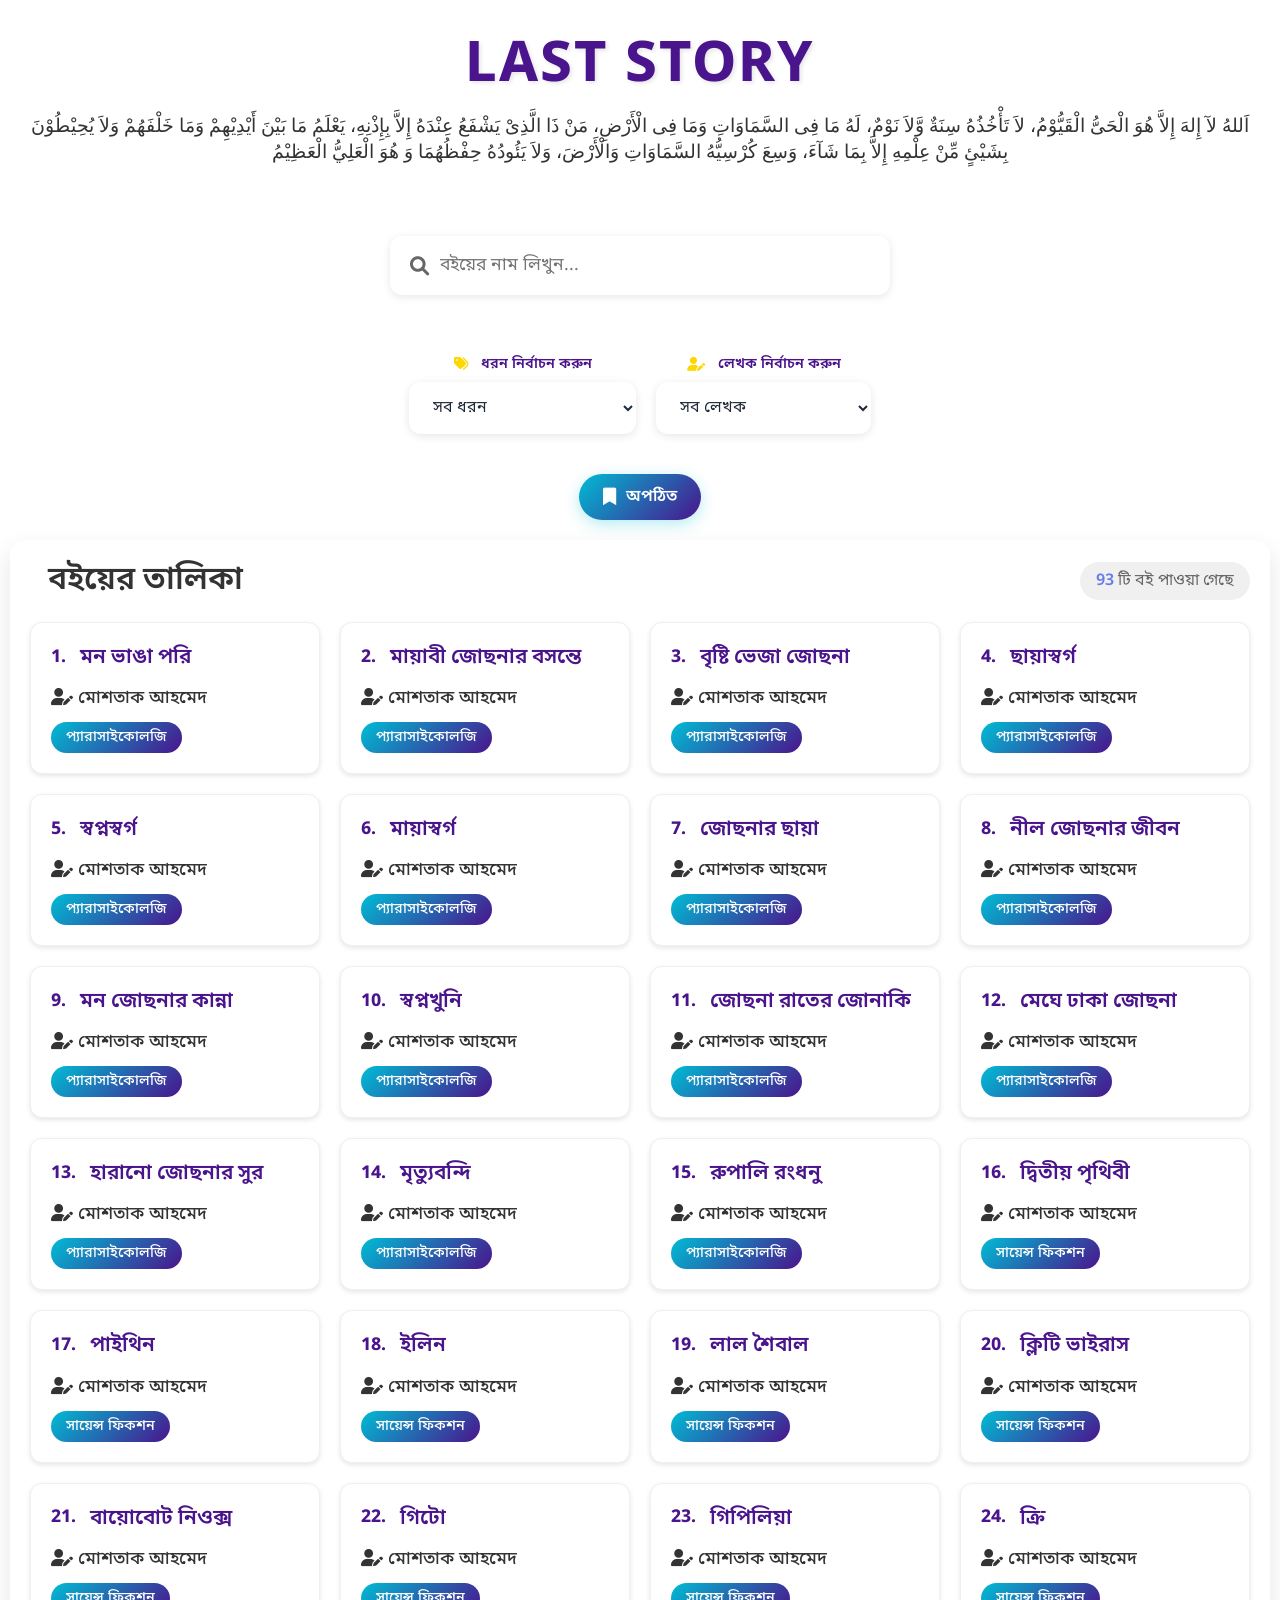
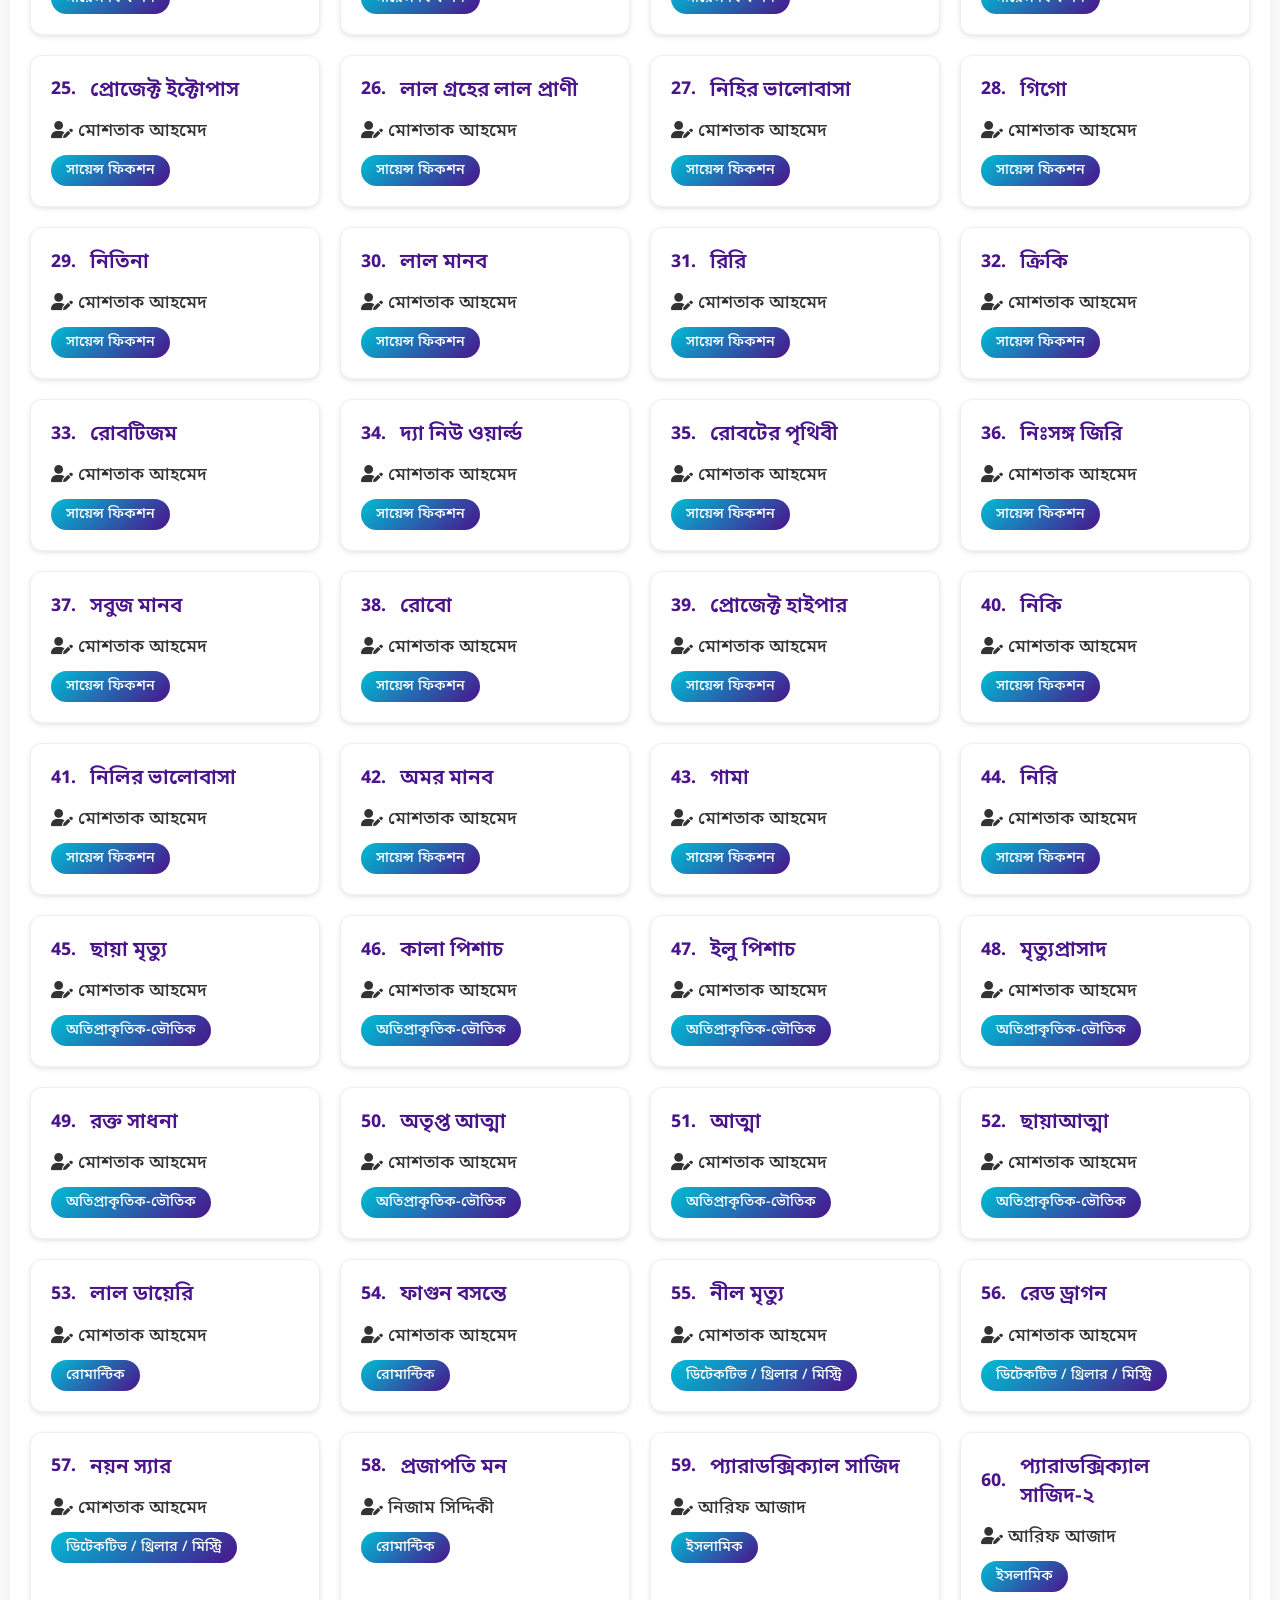
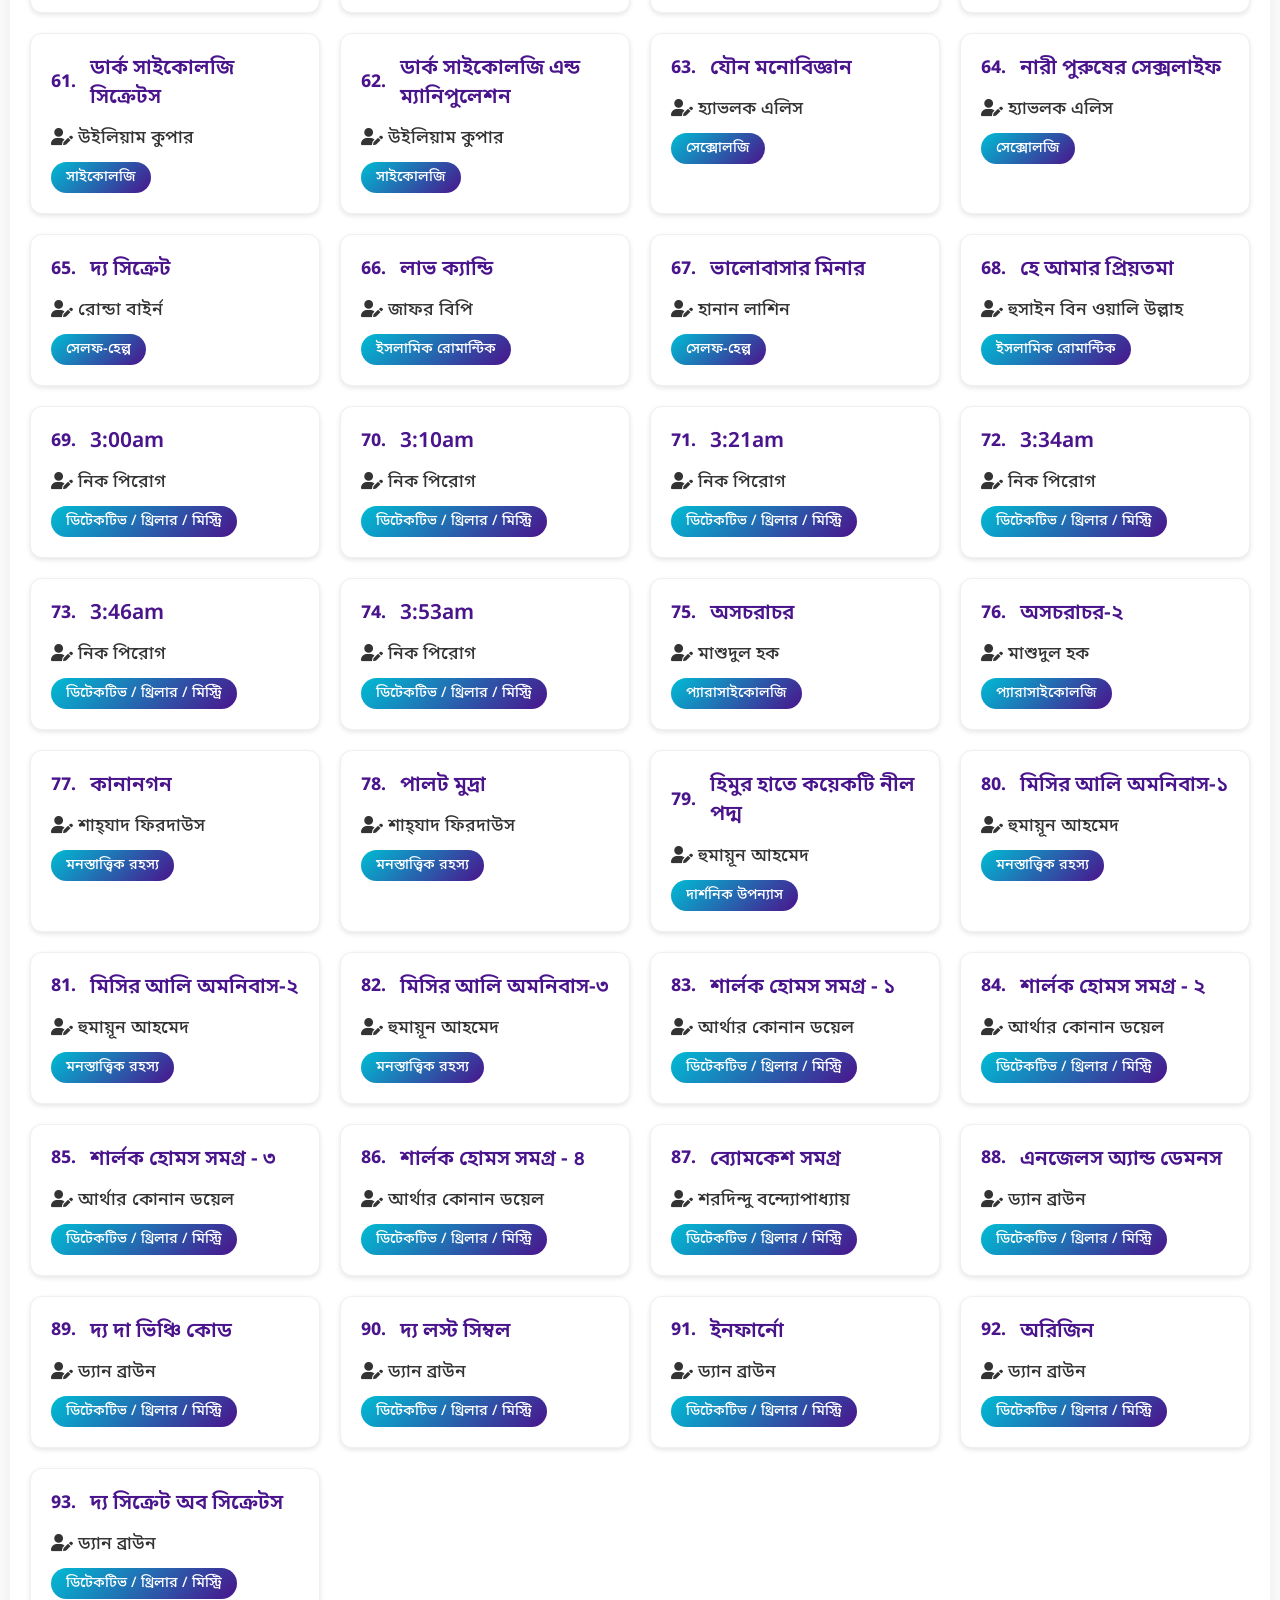
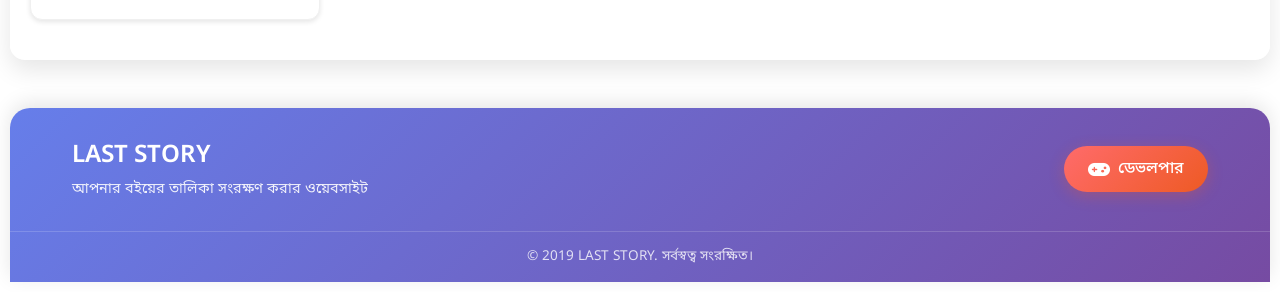
==== commit b607377c: "Update index.html" ====
--- a/index.html
+++ b/index.html
@@ -25,7 +25,7 @@
             <h1 class="site-title">
                 LAST STORY
             </h1>
-            <p class="subtitle"> اللّهُ لاَ إِلَـهَ إِلَّا هُوَ الْحَيُّ الْقَيُّومُ لا تَأْخُذُهُ سِنَةٌ وَلاَ نَوْمٌ لَهُ مَا فِي السَّمَاوَاتِ وَمَا فِي الأَرْضِ مَن ذَا الَّذِي يَشْفَعُ عِندَهُ إِلاَّ بِإِذْنِهِ يَعْلَمُ مَا بَيْنَ أَيْدِيهِمْ وَمَا خَلْفَهُمْ وَلا يُحِيطُونَ بِشَيْءٍ مِّنْ عِلْمِهِ إِلا بِمَا شَاءَ وَسِعَ كُرْسِيُّهُ السَّمَاوَاتِ وَالأَرْضَ وَلا يَؤُودُهُ حِفْظُهُمَا وَهُوَ الْعَلِيُّ الْعَظِيمُ </p>
+            <p class="subtitle"> اَللهُ لآ إِلهَ إِلاَّ هُوَ الْحَىُّ الْقَيُّوْمُ، لاَ تَأْخُذُهُ سِنَةٌ وَّلاَ نَوْمٌ، لَهُ مَا فِى السَّمَاوَاتِ وَمَا فِى الْأَرْضِ، مَنْ ذَا الَّذِىْ يَشْفَعُ عِنْدَهُ إِلاَّ بِإِذْنِهِ، يَعْلَمُ مَا بَيْنَ أَيْدِيْهِمْ وَمَا خَلْفَهُمْ وَلاَ يُحِيْطُوْنَ بِشَيْئٍ مِّنْ عِلْمِهِ إِلاَّ بِمَا شَآءَ، وَسِعَ كُرْسِيُّهُ السَّمَاوَاتِ وَالْأَرْضَ، وَلاَ يَئُودُهُ حِفْظُهُمَا وَ هُوَ الْعَلِيُّ الْعَظِيْمُ </p>
         </header>
 
         <!-- Search Section -->
